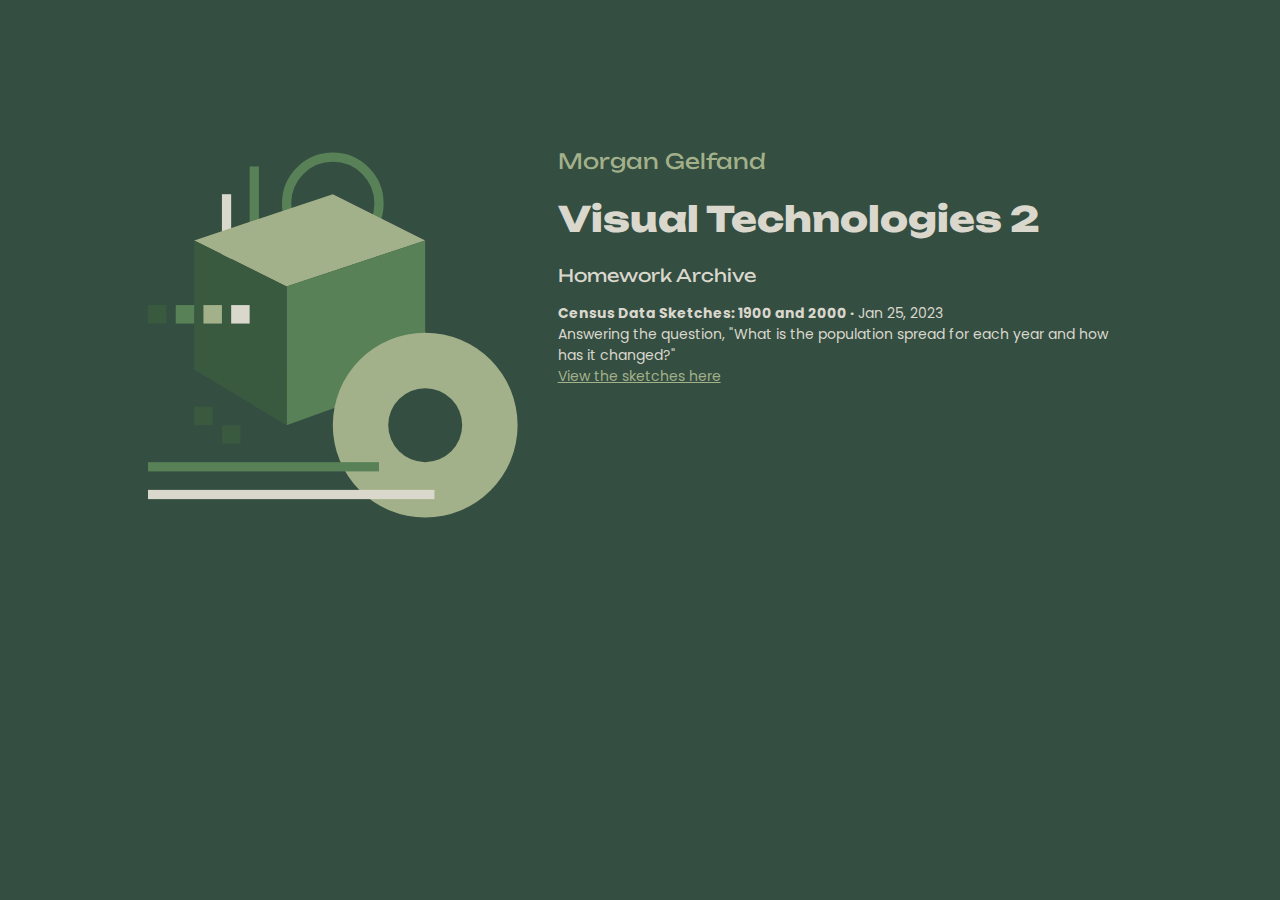
==== index.html @ f77cbcc2 "added homework pdf" ====
<!DOCTYPE html>

<html>

    <head>
        <meta charset="utf-8" />
        <title>Vis Tech 2 Repository</title>
        <!-- Font link -->
        <link rel="preconnect" href="https://fonts.googleapis.com">
        <link rel="preconnect" href="https://fonts.gstatic.com" crossorigin>
        <link href="https://fonts.googleapis.com/css2?family=Poppins:ital,wght@0,400;0,700;0,800;1,300;1,600;1,800&family=Unbounded:wght@400;800&display=swap" rel="stylesheet">
        <!-- CSS link -->
        <link rel="stylesheet" href="style.css">
    </head>

    <body>
        <div id="content">
        
        <div class="imagecontainer">
            <svg id="mainimage" xmlns="https://www.w3.org/2000/svg" viewBox="0 0 200 300">
            <circle class="strokedarkest" cx="100" cy="30" r="25"></circle>
            <rect class="fillgray" x="40" y="25" width="5" height="50"></rect>
            <rect class="filldark" x="55" y="10" width="5" height="50"></rect>
            <rect class="filldarkest" x="25" y="140" width="10" height="10"></rect>
            <rect class="filldarkest" x="40" y="150" width="10" height="10"></rect>
            <polygon class="fillmed" points="25,50 75,75 150,50 100,25"></polygon>
            <polygon class="filldark" points="75,75 75,150 150,123 150,50"></polygon>
            <polygon class="filldarkest" points="75,75 75,150 25,120 25,50"></polygon>
            <rect class="filldarkest" x="0" y="85" width="10" height="10"></rect>
            <rect class="filldark" x="15" y="85" width="10" height="10"></rect>
            <rect class="fillmed" x="30" y="85" width="10" height="10"></rect>
            <rect class="fillgray" x="45" y="85" width="10" height="10"></rect>
            <circle class="fillmed" cx="150" cy="150" r="50"></circle>
            <circle class="fillbackground" cx="150" cy="150" r="20"></circle>
            <rect class="filldark" x="0" y="170" width="125" height="5"></rect>
            <rect class="fillgray" x="0" y="185" width="155" height="5"></rect>
        </svg>
        </div> <!-- image -->

        <div class="textcontainer">
            <div>
                <h2>Morgan Gelfand</h2>
                <h1>Visual Technologies 2</h1>
            </div>

            <div>
                <h3>Homework Archive</h3>
                <p><b>Census Data Sketches: 1900 and 2000 &#183;</b> Jan 25, 2023<br>Answering the question, "What is the population spread for each
                    year and how has it changed?"<br><a href="./assets/Vis-Tech-Sketches.pdf" target="_blank">View the sketches here</a></p>
            </div>
        </div> <!--text-->

        </div> <!--content-->
    </body>

</html>
---- style.css ----
/* COLOR PALETTE 
Gray: #DAD7CD
Light green: #A3B18A
Medium green: #588157
Dark green: #3A5A40
Darkest green: #344E41
*/

/* GLOBAL STYLES */

* {
    box-sizing: border-box;
}

body {
    font-family: 'Poppins', sans-serif;
    font-size: 14px;
    color: #DAD7CD;
    background-color: #344E41;
    margin: 0;
}

h1, h2, h3 {
    font-family: 'Unbounded', cursive;
}

h1 {
    font-size: 2.5em;
    font-weight: 800;
}

h2 {
    font-size: 1.5em;
    font-weight: 400;
    color: #A3B18A;
    margin-block-start: 0;
}

h3 {
    font-size: 1.25em;
    font-weight: 400;
}

p {
    font-size: 1em;
    font-weight: 400;
}

a:link {
    color: #A3B18A;
}

a:visited {
    color: #588157;
}

a:hover {
    color: #DAD7CD;
}

b {
    font-weight: 700;
}

/* HOMEPAGE */

#content {
    display: flex;
    flex-wrap: wrap;
    padding: 10%;
}

.imagecontainer {
    flex: 40%;
    /* background-color: #A3B18A; */
    padding: 20px;
}

.textcontainer {
    flex: 60%;
    /* background-color: #3a5a40; */
    padding: 20px;
}

/* HOMEPAGE SVG */

#mainimage {
    width: 100%;
    padding: 0;
}

.fillbackground {
    fill: #344E41;
    stroke: none;
}

.filldarkest {
    fill: #3a5a40;
    stroke: none;
}

.filldark {
    fill: #588157;
    stroke: none;
}

.fillmed {
    fill: #A3B18A;
    stroke: none;
}

.fillgray {
    fill: #DAD7CD;
    stroke: none;
}

.strokedarkest {
    fill: none;
    stroke: #588157;
    stroke-width: 5;
}
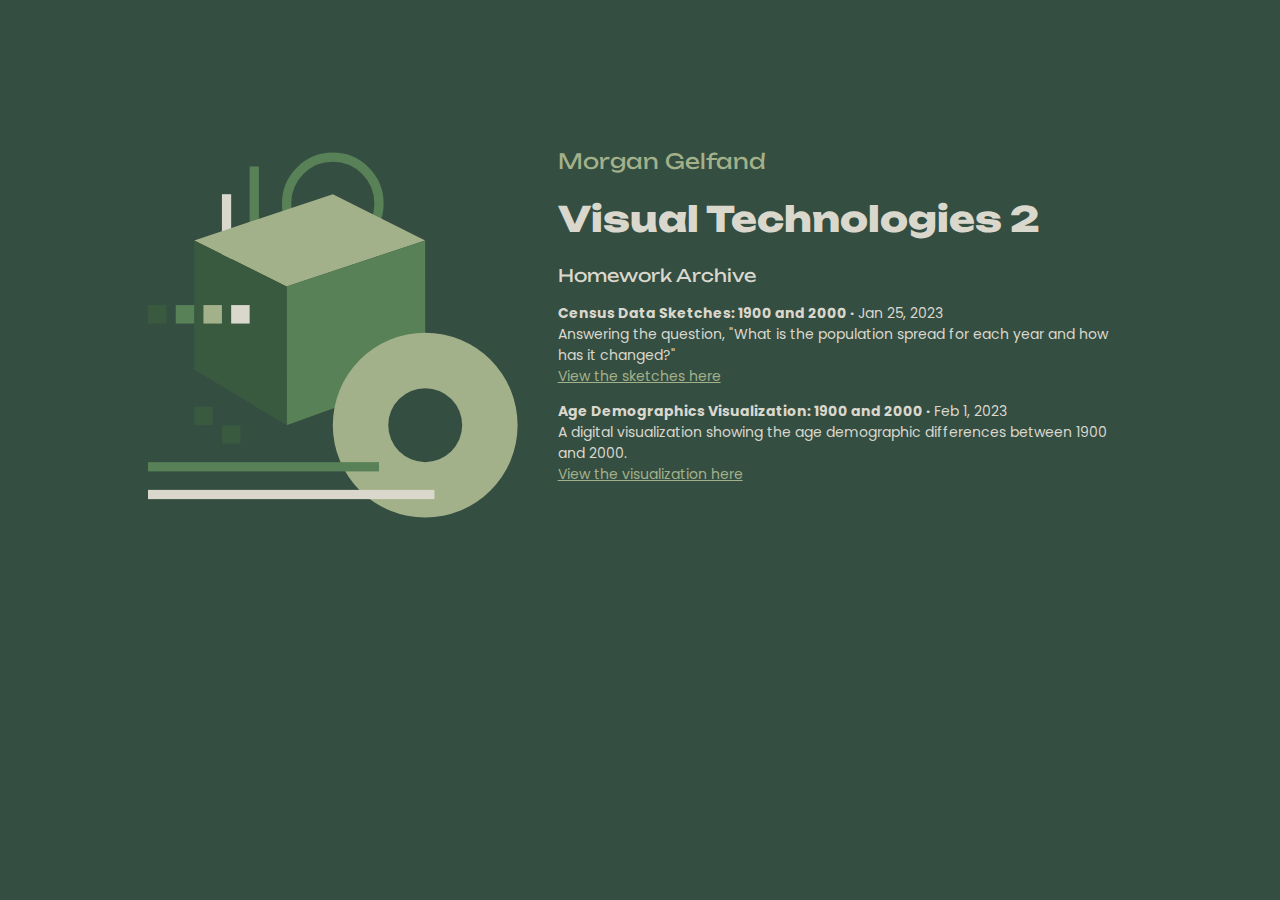
==== commit c6e46096: "Added assignment 2" ====
--- a/index.html
+++ b/index.html
@@ -47,6 +47,8 @@
                 <h3>Homework Archive</h3>
                 <p><b>Census Data Sketches: 1900 and 2000 &#183;</b> Jan 25, 2023<br>Answering the question, "What is the population spread for each
                     year and how has it changed?"<br><a href="./assets/Vis-Tech-Sketches.pdf" target="_blank">View the sketches here</a></p>
+                <p><b>Age Demographics Visualization: 1900 and 2000 &#183;</b> Feb 1, 2023<br>A digital visualization showing the age demographic differences
+                    between 1900 and 2000.<br><a href="./assets/MGelfand-Age-Demographics.pdf" target="_blank">View the visualization here</a></p>
             </div>
         </div> <!--text-->
 
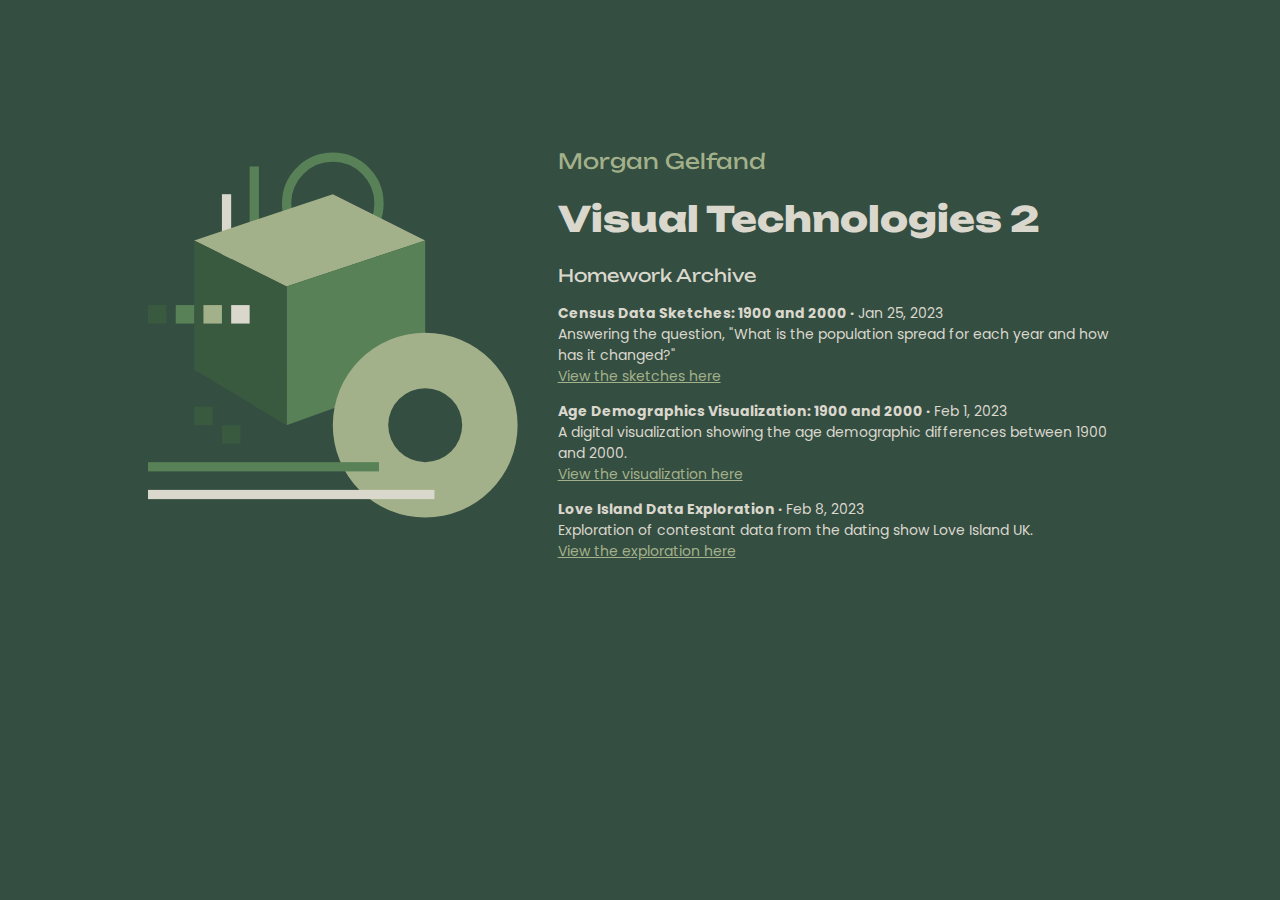
==== commit c37c444e: "Added homework 3" ====
--- a/index.html
+++ b/index.html
@@ -49,6 +49,7 @@
                     year and how has it changed?"<br><a href="./assets/Vis-Tech-Sketches.pdf" target="_blank">View the sketches here</a></p>
                 <p><b>Age Demographics Visualization: 1900 and 2000 &#183;</b> Feb 1, 2023<br>A digital visualization showing the age demographic differences
                     between 1900 and 2000.<br><a href="./assets/MGelfand-Age-Demographics.pdf" target="_blank">View the visualization here</a></p>
+                <p><b>Love Island Data Exploration &#183;</b> Feb 8, 2023<br>Exploration of contestant data from the dating show Love Island UK.<br><a href="./assets/LoveIsland.pdf" target="_blank">View the exploration here</a></p>
             </div>
         </div> <!--text-->
 
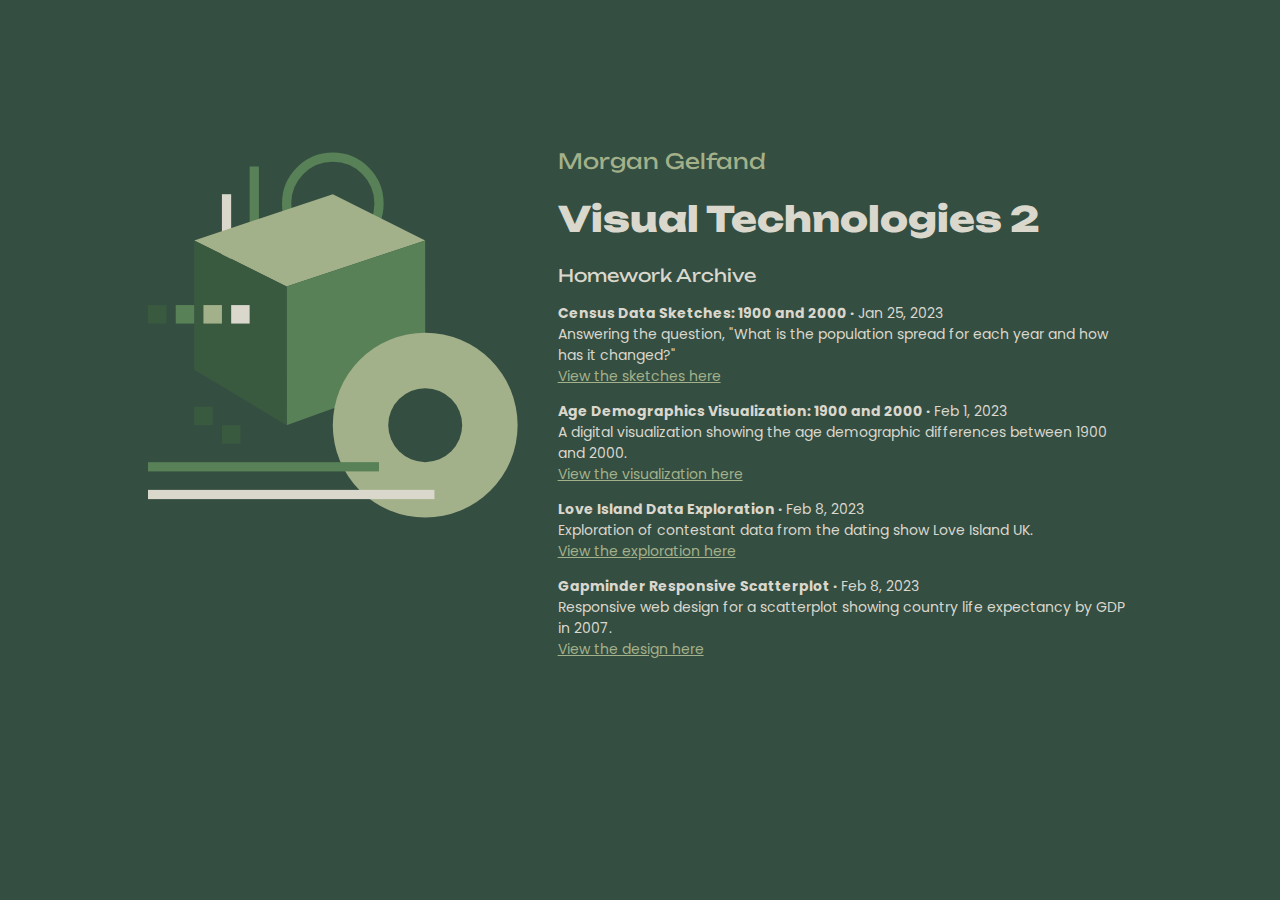
==== commit f6d7174d: "Added assignment 4" ====
--- a/index.html
+++ b/index.html
@@ -50,6 +50,7 @@
                 <p><b>Age Demographics Visualization: 1900 and 2000 &#183;</b> Feb 1, 2023<br>A digital visualization showing the age demographic differences
                     between 1900 and 2000.<br><a href="./assets/MGelfand-Age-Demographics.pdf" target="_blank">View the visualization here</a></p>
                 <p><b>Love Island Data Exploration &#183;</b> Feb 8, 2023<br>Exploration of contestant data from the dating show Love Island UK.<br><a href="./assets/LoveIsland.pdf" target="_blank">View the exploration here</a></p>
+                <p><b>Gapminder Responsive Scatterplot &#183;</b> Feb 8, 2023<br>Responsive web design for a scatterplot showing country life expectancy by GDP in 2007.<br><a href="./assets/Gapminder-Responsive.pdf" target="_blank">View the design here</a></p>
             </div>
         </div> <!--text-->
 
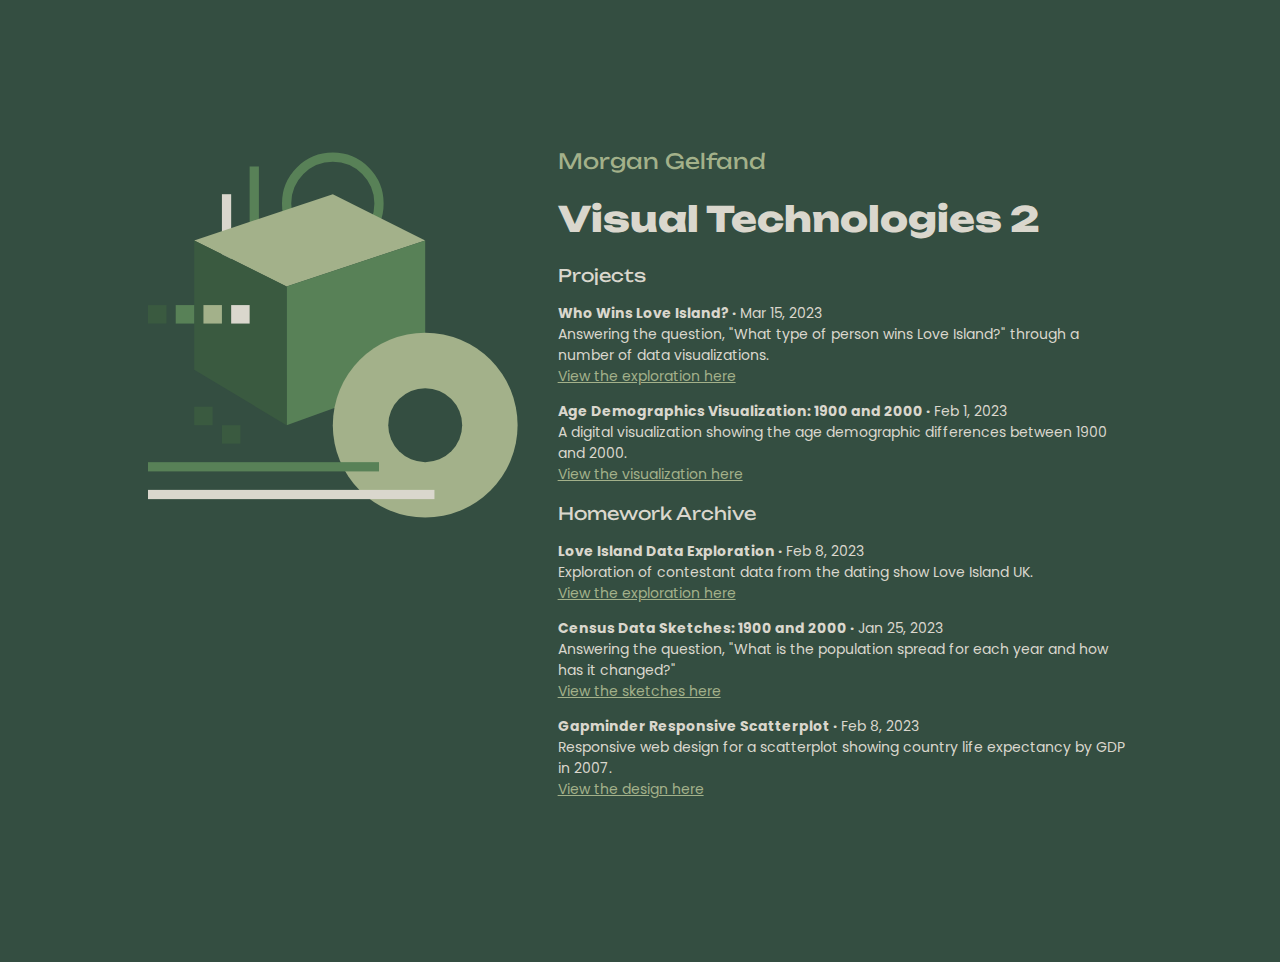
==== commit 0fb46373: "Adding Final Project" ====
--- a/index.html
+++ b/index.html
@@ -44,12 +44,15 @@
             </div>
 
             <div>
+                <h3>Projects</h3>
+                <p><b>Who Wins Love Island? &#183;</b> Mar 15, 2023<br>Answering the question, "What type of person wins Love Island?" through a number of data visualizations.<br><a href="./loveisland.html" target="_blank">View the exploration here</a></p>
+                <p><b>Age Demographics Visualization: 1900 and 2000 &#183;</b> Feb 1, 2023<br>A digital visualization showing the age demographic differences
+                    between 1900 and 2000.<br><a href="./assets/MGelfand-Age-Demographics.pdf" target="_blank">View the visualization here</a></p>
+
                 <h3>Homework Archive</h3>
+                <p><b>Love Island Data Exploration &#183;</b> Feb 8, 2023<br>Exploration of contestant data from the dating show Love Island UK.<br><a href="./assets/LoveIsland.pdf" target="_blank">View the exploration here</a></p>
                 <p><b>Census Data Sketches: 1900 and 2000 &#183;</b> Jan 25, 2023<br>Answering the question, "What is the population spread for each
                     year and how has it changed?"<br><a href="./assets/Vis-Tech-Sketches.pdf" target="_blank">View the sketches here</a></p>
-                <p><b>Age Demographics Visualization: 1900 and 2000 &#183;</b> Feb 1, 2023<br>A digital visualization showing the age demographic differences
-                    between 1900 and 2000.<br><a href="./assets/MGelfand-Age-Demographics.pdf" target="_blank">View the visualization here</a></p>
-                <p><b>Love Island Data Exploration &#183;</b> Feb 8, 2023<br>Exploration of contestant data from the dating show Love Island UK.<br><a href="./assets/LoveIsland.pdf" target="_blank">View the exploration here</a></p>
                 <p><b>Gapminder Responsive Scatterplot &#183;</b> Feb 8, 2023<br>Responsive web design for a scatterplot showing country life expectancy by GDP in 2007.<br><a href="./assets/Gapminder-Responsive.pdf" target="_blank">View the design here</a></p>
             </div>
         </div> <!--text-->
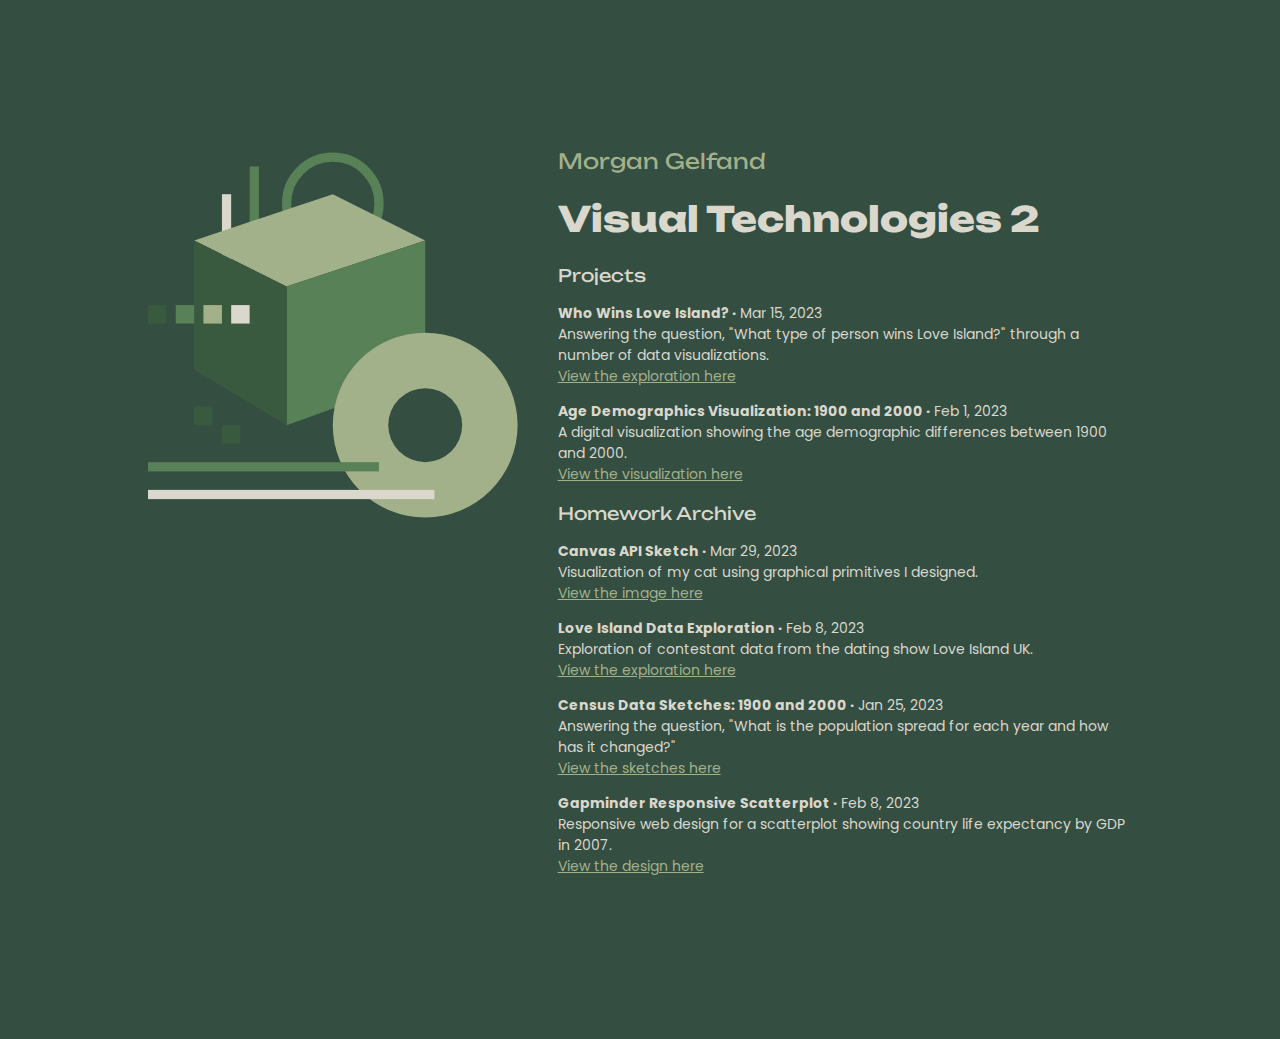
==== commit d46a7771: "added image" ====
--- a/index.html
+++ b/index.html
@@ -50,6 +50,7 @@
                     between 1900 and 2000.<br><a href="./assets/MGelfand-Age-Demographics.pdf" target="_blank">View the visualization here</a></p>
 
                 <h3>Homework Archive</h3>
+                <p><b>Canvas API Sketch &#183;</b> Mar 29, 2023<br>Visualization of my cat using graphical primitives I designed.<br><a href="./sketch/index.html" target="_blank">View the image here</a></p>
                 <p><b>Love Island Data Exploration &#183;</b> Feb 8, 2023<br>Exploration of contestant data from the dating show Love Island UK.<br><a href="./assets/LoveIsland.pdf" target="_blank">View the exploration here</a></p>
                 <p><b>Census Data Sketches: 1900 and 2000 &#183;</b> Jan 25, 2023<br>Answering the question, "What is the population spread for each
                     year and how has it changed?"<br><a href="./assets/Vis-Tech-Sketches.pdf" target="_blank">View the sketches here</a></p>
